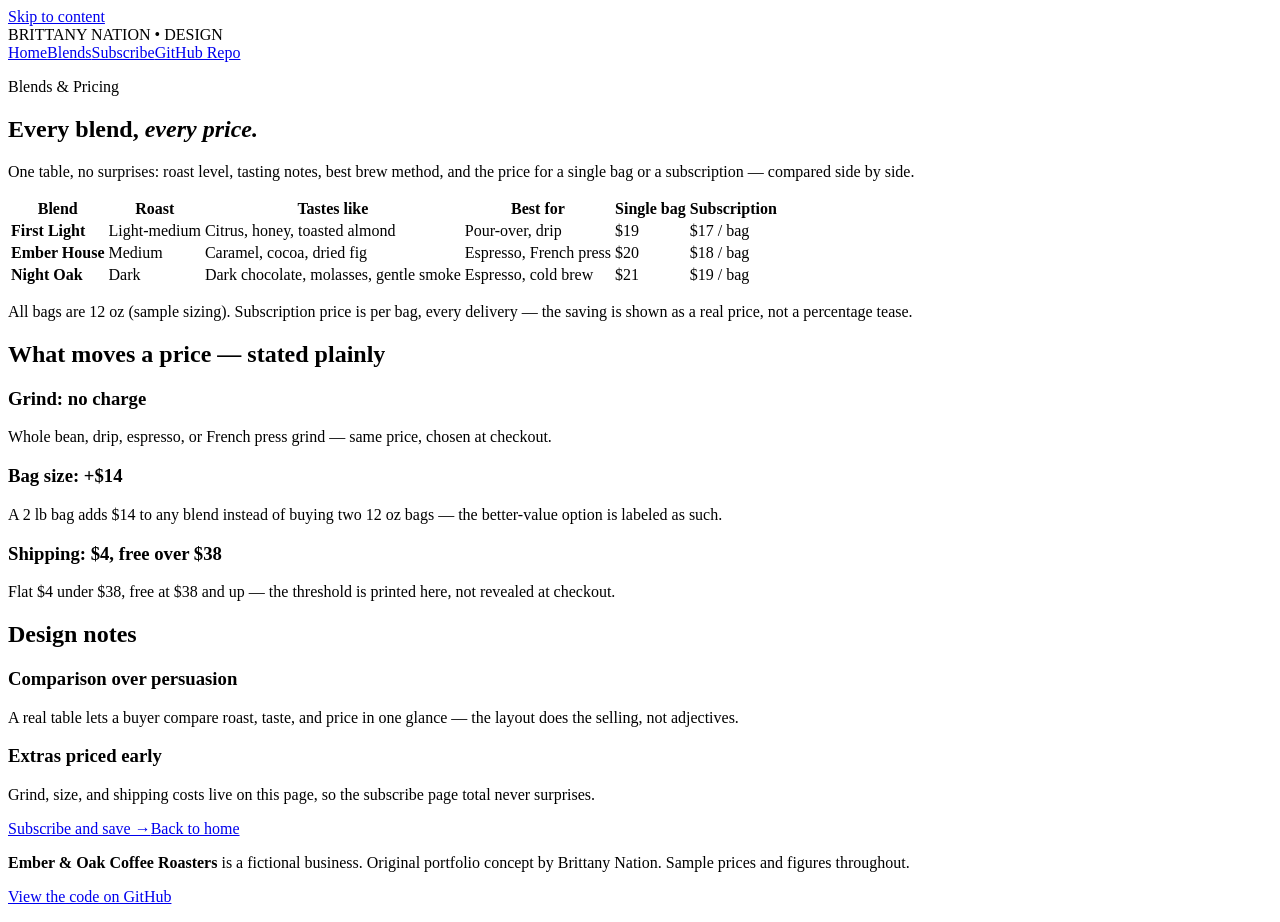
==== blends.html @ a854062e "Add blends.html — Ember & Oak Coffee Roasters landing page UI concept" ====
<!doctype html>
<html lang="en">
<head>
<meta charset="utf-8">
<meta name="viewport" content="width=device-width, initial-scale=1">
<title>Blends — Ember &amp; Oak Coffee Roasters | Brittany Nation</title>
<meta name="description" content="All three Ember & Oak blends with roast level, tasting notes, brew guidance, and full pricing — an original landing page UI concept by Brittany Nation.">
<meta property="og:type" content="website">
<meta property="og:title" content="Blends — Ember &amp; Oak Coffee Roasters | Brittany Nation">
<meta property="og:description" content="Three fictional coffee blends with plain tasting notes, roast levels, and prices stated up front. Espresso, caramel &amp; ember.">
<meta property="og:url" content="https://brittanynation.github.io/coffee-roastery-landing/blends.html">
<meta property="og:image" content="https://brittanynation.github.io/coffee-roastery-landing/og-image.png">
<meta property="og:image:width" content="1200"><meta property="og:image:height" content="627">
<meta name="twitter:card" content="summary_large_image">
<meta name="twitter:image" content="https://brittanynation.github.io/coffee-roastery-landing/og-image.png">
<link rel="stylesheet" href="styles.css">
</head>
<body>
<a class="skip" href="#main">Skip to content</a>
<header class="topbar"><div class="wrap"><div class="brand">BRITTANY NATION <span>• DESIGN</span></div><nav class="nav" aria-label="Project"><a href="index.html">Home</a><a href="blends.html" aria-current="page">Blends</a><a href="subscribe.html">Subscribe</a><a href="https://github.com/BrittanyNation/coffee-roastery-landing">GitHub Repo</a></nav></div></header>
<main id="main"><div class="wrap">
  <section class="hero">
    <p class="eyebrow">Blends &amp; Pricing</p>
    <h1>Every blend, <em>every price.</em></h1>
    <p class="lede">One table, no surprises: roast level, tasting notes, best brew method, and the price for a single bag or a subscription — compared side by side.</p>
  </section>
  <section aria-label="Blend comparison">
    <div class="tablewrap"><table>
      <thead><tr><th>Blend</th><th>Roast</th><th>Tastes like</th><th>Best for</th><th>Single bag</th><th>Subscription</th></tr></thead>
      <tbody>
        <tr><td><strong>First Light</strong></td><td>Light-medium</td><td>Citrus, honey, toasted almond</td><td>Pour-over, drip</td><td>$19</td><td>$17 / bag</td></tr>
        <tr><td><strong>Ember House</strong></td><td>Medium</td><td>Caramel, cocoa, dried fig</td><td>Espresso, French press</td><td>$20</td><td>$18 / bag</td></tr>
        <tr><td><strong>Night Oak</strong></td><td>Dark</td><td>Dark chocolate, molasses, gentle smoke</td><td>Espresso, cold brew</td><td>$21</td><td>$19 / bag</td></tr>
      </tbody>
    </table></div>
    <p class="hint">All bags are 12 oz (sample sizing). Subscription price is per bag, every delivery — the saving is shown as a real price, not a percentage tease.</p>
  </section>
  <section aria-label="What changes the price">
    <h2>What moves a price — stated plainly</h2>
    <div class="notes">
      <div class="note"><h3>Grind: no charge</h3><p>Whole bean, drip, espresso, or French press grind — same price, chosen at checkout.</p></div>
      <div class="note"><h3>Bag size: +$14</h3><p>A 2 lb bag adds $14 to any blend instead of buying two 12 oz bags — the better-value option is labeled as such.</p></div>
      <div class="note"><h3>Shipping: $4, free over $38</h3><p>Flat $4 under $38, free at $38 and up — the threshold is printed here, not revealed at checkout.</p></div>
    </div>
  </section>
  <section aria-label="Design notes for blends page">
    <h2>Design notes</h2>
    <div class="notes">
      <div class="note"><h3>Comparison over persuasion</h3><p>A real table lets a buyer compare roast, taste, and price in one glance — the layout does the selling, not adjectives.</p></div>
      <div class="note"><h3>Extras priced early</h3><p>Grind, size, and shipping costs live on this page, so the subscribe page total never surprises.</p></div>
    </div>
    <div class="cta-row"><a class="btn btn-ember" href="subscribe.html">Subscribe and save →</a><a class="btn btn-ghost" href="index.html">Back to home</a></div>
  </section>
</div></main>
<footer><div class="wrap"><p><strong>Ember &amp; Oak Coffee Roasters</strong> is a fictional business. Original portfolio concept by Brittany Nation. Sample prices and figures throughout.</p><p><a href="https://github.com/BrittanyNation/coffee-roastery-landing">View the code on GitHub</a></p></div></footer>
</body>
</html>
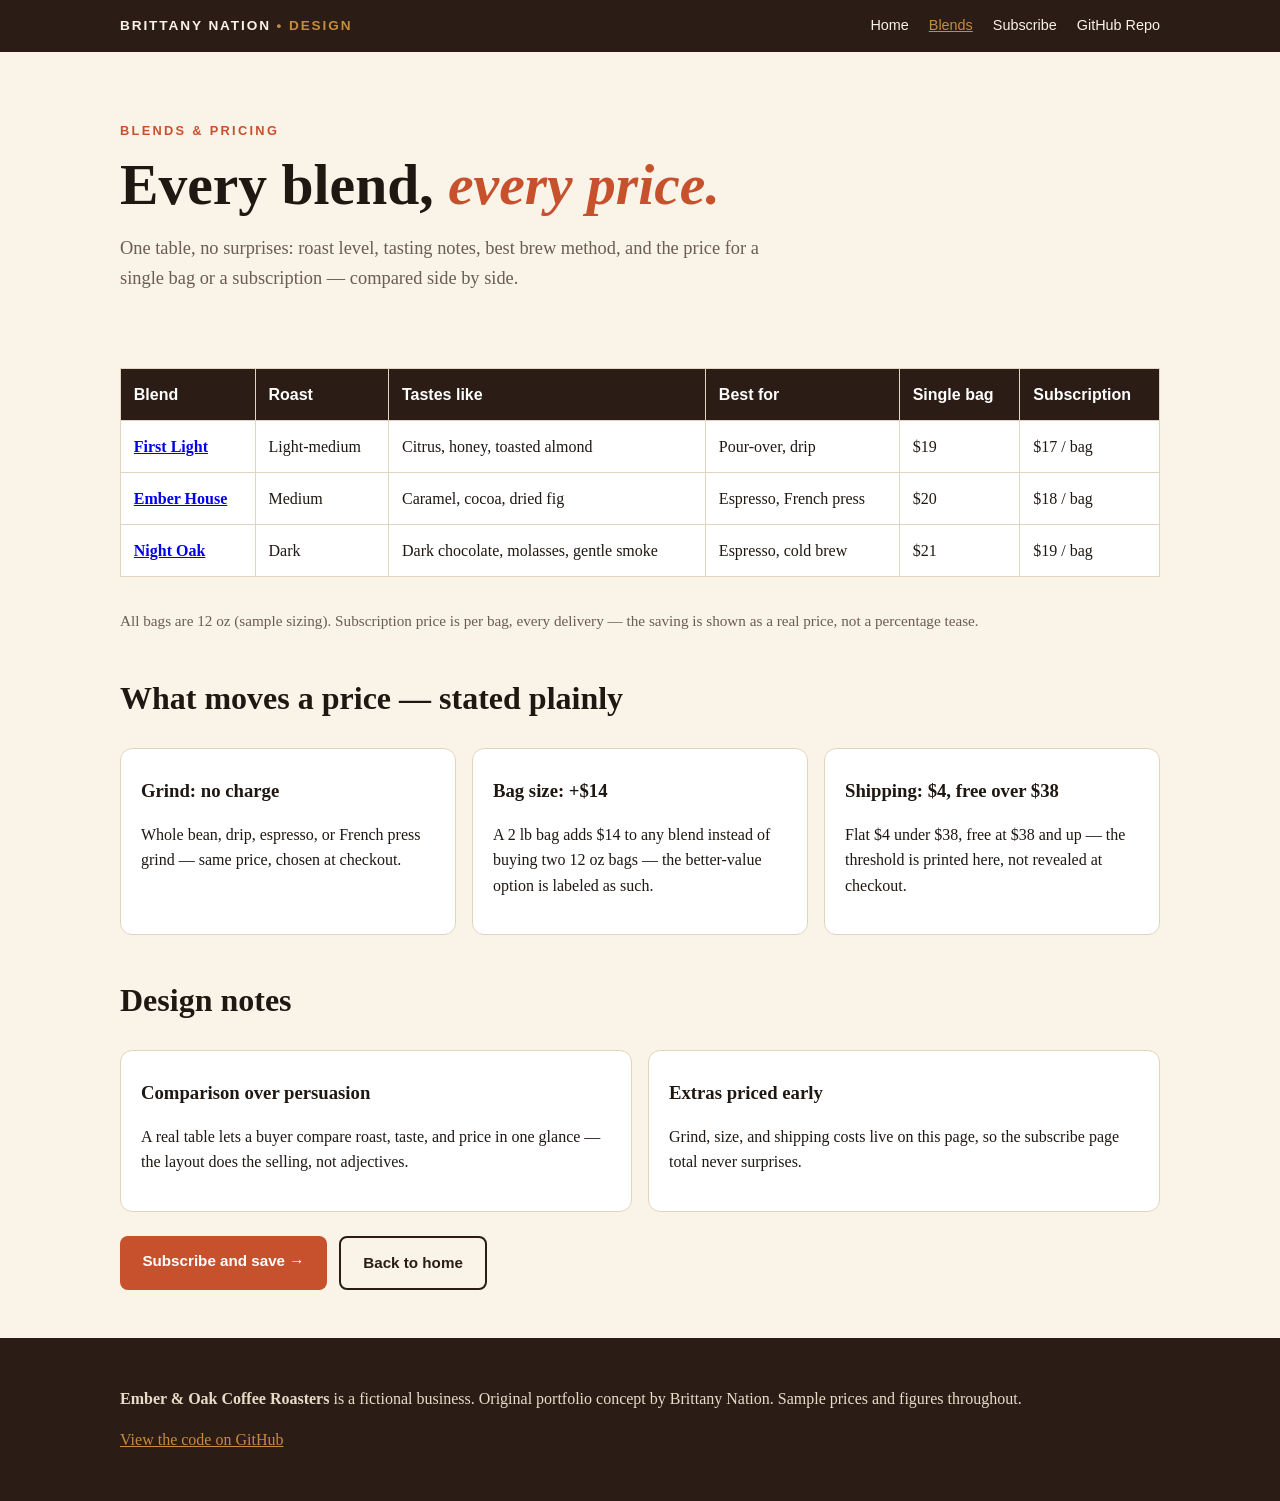
==== commit 4fcf3c5a: "Make site fully functional: working client-side JavaScript" ====
--- a/blends.html
+++ b/blends.html
@@ -28,9 +28,9 @@
     <div class="tablewrap"><table>
       <thead><tr><th>Blend</th><th>Roast</th><th>Tastes like</th><th>Best for</th><th>Single bag</th><th>Subscription</th></tr></thead>
       <tbody>
-        <tr><td><strong>First Light</strong></td><td>Light-medium</td><td>Citrus, honey, toasted almond</td><td>Pour-over, drip</td><td>$19</td><td>$17 / bag</td></tr>
-        <tr><td><strong>Ember House</strong></td><td>Medium</td><td>Caramel, cocoa, dried fig</td><td>Espresso, French press</td><td>$20</td><td>$18 / bag</td></tr>
-        <tr><td><strong>Night Oak</strong></td><td>Dark</td><td>Dark chocolate, molasses, gentle smoke</td><td>Espresso, cold brew</td><td>$21</td><td>$19 / bag</td></tr>
+        <tr><td><strong><a href="subscribe.html" data-blend-link="first">First Light</a></strong></td><td>Light-medium</td><td>Citrus, honey, toasted almond</td><td>Pour-over, drip</td><td>$19</td><td>$17 / bag</td></tr>
+        <tr><td><strong><a href="subscribe.html" data-blend-link="ember">Ember House</a></strong></td><td>Medium</td><td>Caramel, cocoa, dried fig</td><td>Espresso, French press</td><td>$20</td><td>$18 / bag</td></tr>
+        <tr><td><strong><a href="subscribe.html" data-blend-link="night">Night Oak</a></strong></td><td>Dark</td><td>Dark chocolate, molasses, gentle smoke</td><td>Espresso, cold brew</td><td>$21</td><td>$19 / bag</td></tr>
       </tbody>
     </table></div>
     <p class="hint">All bags are 12 oz (sample sizing). Subscription price is per bag, every delivery — the saving is shown as a real price, not a percentage tease.</p>
@@ -53,5 +53,6 @@
   </section>
 </div></main>
 <footer><div class="wrap"><p><strong>Ember &amp; Oak Coffee Roasters</strong> is a fictional business. Original portfolio concept by Brittany Nation. Sample prices and figures throughout.</p><p><a href="https://github.com/BrittanyNation/coffee-roastery-landing">View the code on GitHub</a></p></div></footer>
+<script src="subscribe.js"></script>
 </body>
 </html>
--- a/styles.css
+++ b/styles.css
@@ -0,0 +1,39 @@
+:root{--espresso:#2B1D16;--ember:#C7512C;--caramel:#C68B3D;--cream:#FAF3E7;--latte:#E8DCC8;--ink:#1F1712;--muted:#6B5D52;--line:#E2D5C0;--white:#fff}
+*{box-sizing:border-box}body{margin:0;font-family:Georgia,'Times New Roman',serif;background:var(--cream);color:var(--ink);line-height:1.6}
+.skip{position:absolute;left:-9999px}.skip:focus{left:1rem;top:1rem;background:#fff;padding:.5rem 1rem;z-index:10}
+.wrap{max-width:1080px;margin:0 auto;padding:0 1.25rem}
+.topbar{background:var(--espresso);color:var(--cream)} .topbar .wrap{display:flex;justify-content:space-between;align-items:center;padding:.9rem 1.25rem;flex-wrap:wrap;gap:.75rem}
+.brand{font-family:Arial,sans-serif;font-weight:700;letter-spacing:.14em;font-size:.85rem}.brand span{color:var(--caramel)}
+.nav{display:flex;gap:1.25rem;flex-wrap:wrap}.nav a{color:var(--cream);text-decoration:none;font-family:Arial,sans-serif;font-size:.9rem}.nav a:hover,.nav a[aria-current]{color:var(--caramel);text-decoration:underline}
+.hero{padding:3.5rem 0 2.5rem}.eyebrow{font-family:Arial,sans-serif;letter-spacing:.18em;text-transform:uppercase;color:var(--ember);font-size:.8rem;font-weight:700}
+h1{font-size:clamp(2.2rem,5vw,3.6rem);line-height:1.08;margin:.5rem 0 1rem}h1 em{color:var(--ember);font-style:italic}
+.lede{font-size:1.15rem;max-width:42rem;color:var(--muted)}
+.meta-row{display:flex;gap:.6rem;flex-wrap:wrap;margin:1.25rem 0}.meta-row span{background:var(--latte);padding:.35rem .8rem;border-radius:999px;font-family:Arial,sans-serif;font-size:.85rem}
+.pills{display:flex;gap:.5rem;flex-wrap:wrap;margin:1rem 0}.pill{border:1px solid var(--line);background:#fff;padding:.3rem .75rem;border-radius:999px;font-family:Arial,sans-serif;font-size:.8rem}
+.cta-row{display:flex;gap:.75rem;flex-wrap:wrap;margin-top:1.5rem}
+.btn{display:inline-block;padding:.8rem 1.4rem;border-radius:8px;text-decoration:none;font-family:Arial,sans-serif;font-weight:700;font-size:.95rem}
+.btn-ember{background:var(--ember);color:#fff}.btn-primary{background:var(--espresso);color:#fff}.btn-ghost{border:2px solid var(--espresso);color:var(--espresso);background:transparent}
+.stats{display:grid;grid-template-columns:repeat(auto-fit,minmax(200px,1fr));gap:1rem;margin:2rem 0}
+.stat{background:var(--espresso);color:var(--cream);padding:1.4rem;border-radius:12px}.stat strong{display:block;font-size:1.8rem;color:var(--caramel)}
+.hint{color:var(--muted);font-size:.95rem}
+h2{font-size:2rem;margin:2.5rem 0 .5rem}h3{margin:.4rem 0}
+.grid3{display:grid;grid-template-columns:repeat(auto-fit,minmax(260px,1fr));gap:1.25rem;margin:1.5rem 0}
+.card{background:#fff;border:1px solid var(--line);border-radius:14px;overflow:hidden}
+.card-visual{padding:2.2rem 1.25rem;color:#fff;font-family:Arial,sans-serif;font-weight:700;letter-spacing:.12em}
+.v-first{background:linear-gradient(135deg,#2B1D16,#C7512C)}.v-second{background:linear-gradient(135deg,#C68B3D,#C7512C)}.v-third{background:linear-gradient(135deg,#4A3220,#2B1D16)}
+.card-body{padding:1.25rem}.badge{background:var(--latte);padding:.2rem .6rem;border-radius:999px;font-family:Arial,sans-serif;font-size:.75rem;font-weight:700}.badge-ember{background:var(--ember);color:#fff}
+.price{font-size:1.3rem;font-weight:700;color:var(--ember)}
+.story{background:#fff;border-left:6px solid var(--ember);padding:1.5rem;border-radius:0 12px 12px 0;margin:2rem 0;font-size:1.2rem}
+.notes{display:grid;grid-template-columns:repeat(auto-fit,minmax(240px,1fr));gap:1rem;margin:1.5rem 0}
+.note{background:#fff;border:1px solid var(--line);border-radius:12px;padding:1.25rem}
+.swatch{display:flex;flex-wrap:wrap;gap:.6rem;margin:1rem 0 2rem}.swatch span{padding:.9rem 1rem;border-radius:10px;font-family:Arial,sans-serif;font-size:.85rem;min-width:130px}
+table{width:100%;border-collapse:collapse;background:#fff;margin:1rem 0}th,td{padding:.8rem;border:1px solid var(--line);text-align:left}th{background:var(--espresso);color:#fff;font-family:Arial,sans-serif}
+.tablewrap{overflow-x:auto}
+form{background:#fff;border:1px solid var(--line);border-radius:14px;padding:1.5rem}
+label{display:block;font-family:Arial,sans-serif;font-weight:700;margin:1rem 0 .3rem;font-size:.9rem}
+input,select,textarea{width:100%;padding:.7rem;border:1px solid var(--line);border-radius:8px;font-size:1rem;background:#fff}
+.check{display:flex;gap:.6rem;align-items:flex-start;margin:.6rem 0}.check input{width:auto;margin-top:.3rem}
+.summary{background:var(--espresso);color:var(--cream);border-radius:14px;padding:1.5rem}.summary strong{color:var(--caramel)}
+.grid2{display:grid;grid-template-columns:1.4fr 1fr;gap:1.5rem;align-items:start;margin:1.5rem 0}@media(max-width:760px){.grid2{grid-template-columns:1fr}}
+details{background:#fff;border:1px solid var(--line);border-radius:10px;padding:1rem;margin:.6rem 0}summary{font-weight:700;cursor:pointer}
+footer{background:var(--espresso);color:var(--latte);padding:2rem 0;margin-top:3rem}footer a{color:var(--caramel)}
